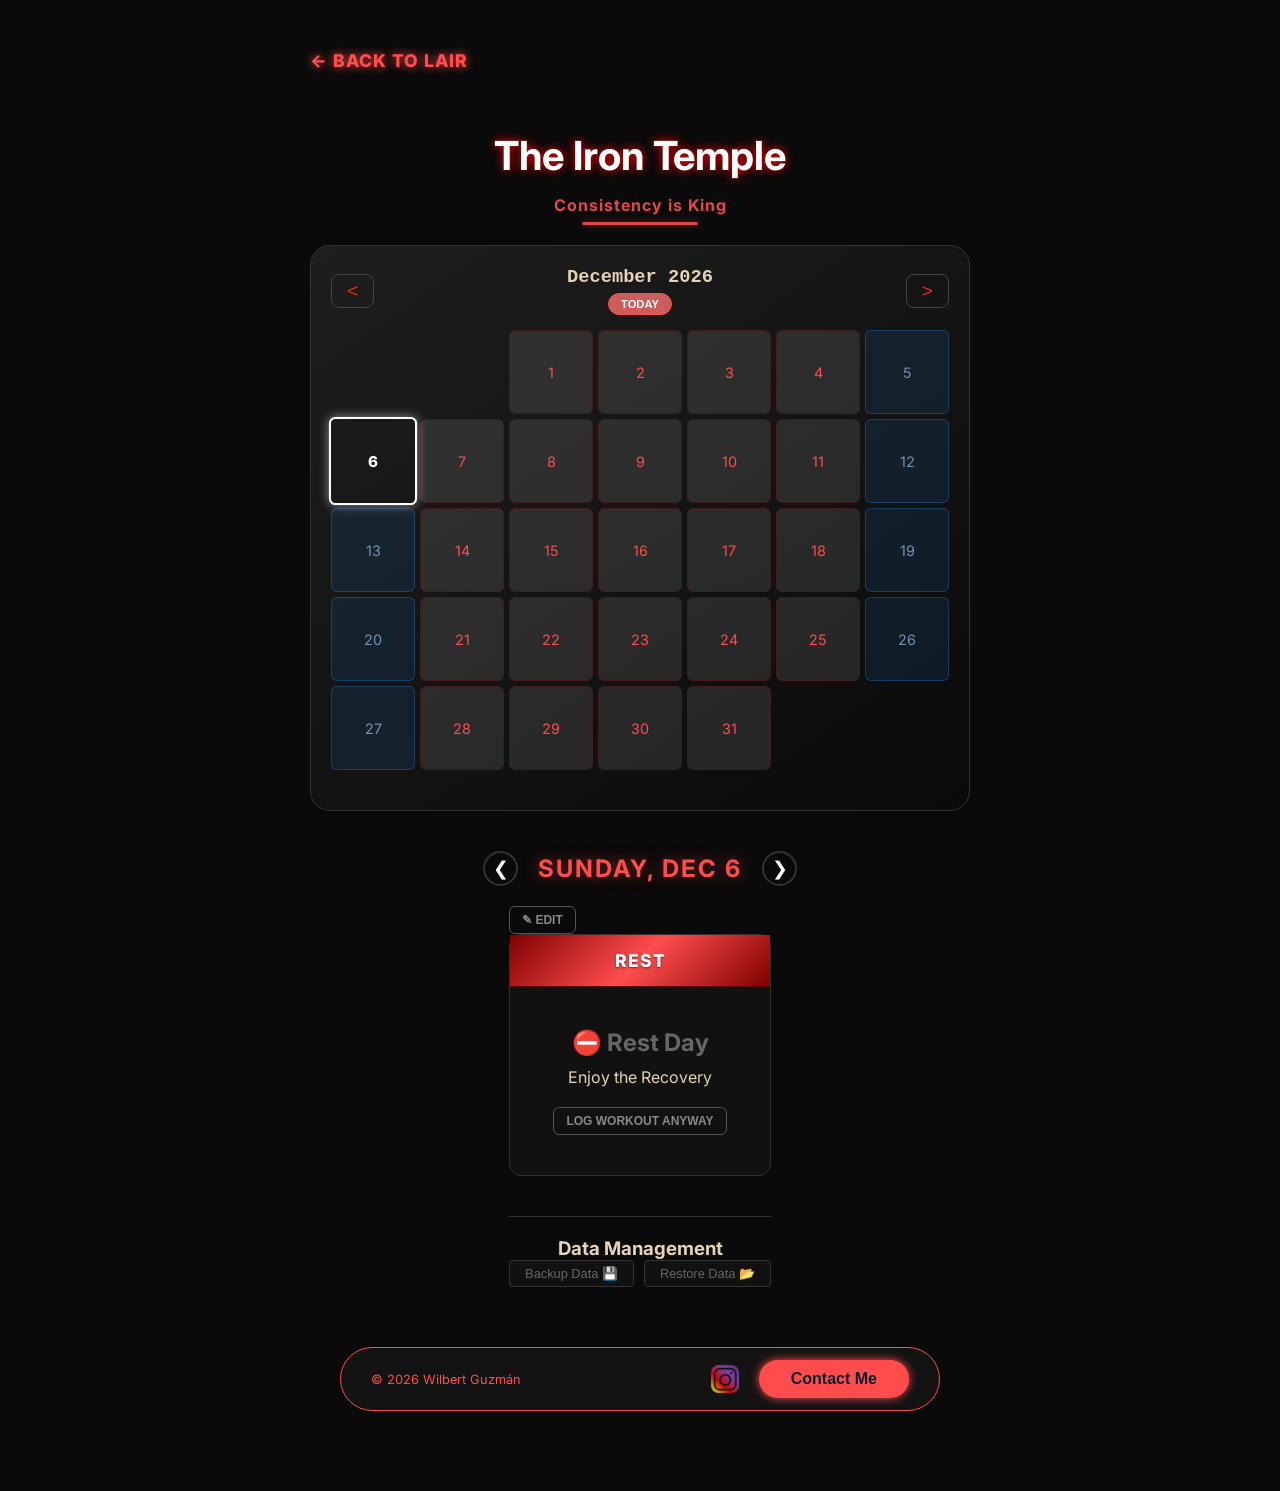
==== fitness.html @ 80a0b8e1 "contact me button color modification" ====
<!DOCTYPE html>
<html lang="en">
<head>
    <meta charset="UTF-8">
    <meta name="viewport" content="width=device-width, initial-scale=1.0">
    <title>The Iron Temple | Workout Log</title>
    <meta name="description" content="Explore Wilbert Guzmán's 5-day optimal split focused on hypertrophy, symmetry, and disciplined strength training."> 

    <link rel="icon" type="image/svg+xml" href="images/favicons/logo.svg"> 
    <link rel="icon" href="images/favicons/logo-16.png" sizes="16x16">
    <link rel="icon" href="images/favicons/logo-32.png" sizes="32x32">
    <link rel="apple-touch-icon" href="images/favicons/logo-180.png">

    <link rel="preconnect" href="https://fonts.googleapis.com">
    <link rel="preconnect" href="https://fonts.gstatic.com" crossorigin>
    <link href="https://fonts.googleapis.com/css2?family=Inter:wght@400;600;800&display=swap" rel="stylesheet">

    <link rel="stylesheet" href="style.css">
    <script src="script.js" defer></script>
</head>

<body class="fitness-mode">
    <main>
        <div class="back-nav">
            <a href="index.html" class="back-btn">← Back to Lair</a>
        </div>

        <div class="hero">
            <h1 class="hero-title sub">The Iron Temple</h1>
            <p class="hero-subtitle">Consistency is King</p>
        </div>

        <div class="dashboard-header">
            <div class="cal-controls">
                <button class="cal-btn" onclick="window.changeMonth(-1)">&lt;</button>
                <div class="cal-title-container">
                    <h3 id="cal-month-title">Loading...</h3>
                    <button class="today-btn" onclick="window.goToToday()">Today</button>
                </div>
                <button class="cal-btn" onclick="window.changeMonth(1)">&gt;</button>
            </div>
            <div class="class-grid" id="main-calendar"></div>
        </div>

        <div class="active-view-controls">
            <button class="view-nav-btn" onclick="window.changeSelectedDay(-1)">&#10094;</button>
            <h2 id="selected-date-display" class="view-date-title">Today</h2>
            <button class="view-nav-btn" onclick="window.changeSelectedDay(1)">&#10095;</button>
        </div>

        <div class="workout-container" id="main-container">
            <div class="top-action-bar">
                <button id="edit-routine-btn" class="action-mode-btn edit" onclick="window.toggleEditMode()">✎ Edit</button>
                <button id="top-save-btn" class="action-mode-btn save" onclick="window.saveCurrentEntry()">💾 Save</button>
            </div>

            <div class="workout-card" id="active-card">
                <div class="day-header-badge" id="active-day-header">Loading...</div>

                <table id="active-table">
                    <tbody id="active-tbody"></tbody>
                </table>

                <div id="rest-message" class="rest-view">
                    <h2 class="rest-title">⛔️ Rest Day</h2>
                    <p class="rest-sub">Enjoy the Recovery</p>
                    <button class="action-mode-btn force-load-btn" onclick="window.forceWorkoutLoad()">Log Workout Anyway</button>
                </div>

                <button id="add-btn" class="add-row-btn" onclick="window.addCurrentExercise()">+ Add Exercise</button>
                <button id="save-btn" class="action-mode-btn save" onclick="window.saveCurrentEntry()">Save Entry</button>
            </div> 
            
            <div class="data-controls">
                <h3 class="data-title">Data Management</h3>
                <div class="data-buttons">
                    <button class="data-btn export" onclick="window.exportData()">Backup Data 💾</button>
                    <button class="data-btn import" onclick="window.triggerImport()">Restore Data 📂</button>
                    <input type="file" id="import-file" accept=".json" onchange="window.importData(this)">
                </div>
            </div>
        </div>
        
        <footer>
            <div class="footer-deck">
                <span>&copy; 2026 Wilbert Guzmán</span>
                <div class="social-group">
                    <a href="https://instagram.com/wil.styled" target="_blank" rel="noopener noreferrer">
                        <img src="images/instagram-logo.png" alt="Instagram" class="insta-icon">
                    </a>
                    <button class="contact-trigger">Contact Me</button>
                </div>
            </div>
        </footer>
    </main>

    <div class="modal-overlay">
        <div class="modal-content">
            <button class="close-modal">&times;</button>
            <h3>Get in Touch</h3>
            <div class="contact-options">
                <a href="mailto:wil.styled@gmail.com" class="contact-btn"><span>📧</span>Email</a>
                <a href="tel:7148032941" class="contact-btn"><span>📞</span>Call</a>
                <a href="sms:7148032941" class="contact-btn"><span>💬</span>Text</a>
            </div>
        </div>
    </div>
</body>
</html>
---- style.css ----
/* ==========================================================================
   1. GLOBAL / SHARED STYLES
   ========================================================================== */
:root {
    --accent-color: #ff8c42;
}

* {
    margin: 0;
    padding: 0;
    box-sizing: border-box;
}

html {
    background-color: #0b1c2c;
    min-height: 100%;
}

body {
    background-color: #0b1c2c;
    color: #e6d2b5;
    font-family: 'Inter', sans-serif;
    display: flex;
    flex-direction: column;
    min-height: 100vh;
    overflow-x: hidden;
}

code,
.crawler,
.fun-list li::before,
.mini-input,
#cal-month-title {
    font-family: "Courier New", monospace;
}

h1,
h2,
p,
li {
    margin: 0;
}

main {
    width: 100%;
    max-width: 700px;
    margin: 0 auto;
    padding: 40px 20px;
    text-align: center;
    display: flex;
    flex-direction: column;
    align-items: center;
}

/* --- Hero Typography --- */
.hero {
    text-align: center;
    padding: 20px 20px;
    width: 100%;
}

.hero-title {
    margin-top: 10px;
    font-size: 3rem;
    font-weight: bold;
    color: #fff;
    margin-bottom: 10px;
}

.hero-title.sub {
    font-size: 2.5rem;
}

.hero-subtitle {
    font-size: 16px;
    margin-top: 5px;
    font-weight: bold;
    letter-spacing: 1px;
    color: #ff8c42;
    opacity: 0.9;
}

/* --- Navigation --- */
.back-nav {
    width: 100%;
    text-align: left;
    margin-bottom: 20px;
}

.back-btn {
    display: inline-flex;
    align-items: center;
    gap: 8px;
    font-size: 1.1rem;
    font-weight: 800;
    text-transform: uppercase;
    text-decoration: none;
    letter-spacing: 1px;
    background: transparent;
    border: none;
    padding: 10px 0;
    transition: all 0.3s cubic-bezier(0.25, 0.46, 0.45, 0.94);
    color: var(--accent-color, #e6d2b5);
    text-shadow: 0 0 10px currentColor;
}

.back-btn:hover {
    letter-spacing: 4px;
    text-shadow: 0 0 10px currentColor, 0 0 20px currentColor, 0 0 40px #fff;
    transform: translateX(5px);
}

@keyframes pointLeft {
    0% {
        transform: translateX(0);
    }
    50% {
        transform: translateX(-6px);
    }
    100% {
        transform: translateX(0);
    }
}

.back-btn:hover::before {
    animation: pointLeft 0.8s infinite ease-in-out;
    color: #fff;
    text-shadow: 0 0 10px #fff;
}

/* --- Footer & Contact Modal --- */
footer {
    margin-top: 60px;
    width: 100%;
    display: flex;
    justify-content: center;
    padding-bottom: 40px;
}

.footer-deck {
    display: flex;
    align-items: center;
    justify-content: space-between;
    gap: 20px;
    background: var(--modal-bg, #112638);
    border: 1px solid var(--accent-color, #2c4a63);
    padding: 12px 30px;
    border-radius: 50px;
    width: 100%;
    max-width: 600px;
    flex-wrap: wrap;
    backdrop-filter: blur(5px);
}

.footer-deck span {
    font-size: 0.8rem;
    color: var(--accent-color, #e6d2b5);
}

.social-group {
    display: flex;
    align-items: center;
    gap: 20px;
}

.insta-icon {
    height: 28px;
    width: auto;
    display: block;
    opacity: 0.8;
    transition: opacity 0.2s;
}

.insta-icon:hover {
    opacity: 1;
}

.contact-trigger {
    padding: 10px 32px;
    color: #0b1c2c;
    background: var(--accent-color, #ff8c42);
    border: none;
    font-size: 1rem;
    font-weight: bold;
    border-radius: 20px;
    transition: 0.3s;
    cursor: pointer;
    box-shadow: 0 0 10px var(--accent-color);
    white-space: nowrap;
}

.contact-trigger:hover {
    background: #fff !important;
    color: #000 !important;
    transform: translateY(-3px) !important;
    box-shadow: 0 8px 25px var(--accent-color) !important;
    border-color: #ffffff !important;
    opacity: 1 !important;
}

.modal-overlay {
    display: none;
    position: fixed;
    top: 0;
    left: 0;
    width: 100%;
    height: 100%;
    background: rgba(0, 0, 0, 0.3);
    z-index: 10001;
    align-items: center;
    justify-content: center;
    backdrop-filter: blur(12px);
    opacity: 0;
    transition: opacity 0.4s ease;
}

.modal-overlay.active {
    display: flex;
    opacity: 1;
}

.modal-content {
    background: var(--modal-bg, rgba(17, 38, 56, 0.8));
    padding: 35px;
    border-radius: 28px;
    width: 90%;
    max-width: 380px;
    text-align: center;
    border: 1px solid var(--accent-color, rgba(255, 140, 66, 0.3));
    box-shadow: 0 25px 50px rgba(0, 0, 0, 0.3);
    transform: translateY(30px) scale(0.9);
    transition: transform 0.5s cubic-bezier(0.175, 0.885, 0.32, 1.275);
}

.modal-overlay.active .modal-content {
    transform: translateY(0) scale(1);
}

.modal-content h3 {
    margin-bottom: 25px;
    color: var(--accent-color, #ff8c42);
    font-size: 1.4rem;
    letter-spacing: 1px;
}

.contact-options {
    display: flex;
    flex-direction: column;
    gap: 15px;
}

.contact-btn {
    display: flex;
    align-items: center;
    justify-content: space-between;
    padding: 16px 20px;
    margin-bottom: 12px;
    border-radius: 16px;
    background: rgba(255, 255, 255, 0.05);
    color: #fff;
    text-decoration: none;
    font-weight: 600;
    border: 1px solid rgba(255, 255, 255, 0.1);
    transition: all 0.3s cubic-bezier(0.23, 1, 0.32, 1);
}

.contact-btn:hover {
    background: #fff !important;
    color: #000 !important;
    transform: translateY(-3px) !important;
    box-shadow: 0 8px 25px var(--accent-color) !important;
    border-color: #fff !important;
    opacity: 1 !important;
}

.close-modal {
    position: absolute;
    top: 10px;
    right: 15px;
    background: none;
    border: none;
    font-size: 2rem;
    color: #e6d2b5;
    cursor: pointer;
}

@media (max-width: 600px) {
    .footer-deck {
        flex-wrap: nowrap !important;
        width: 95%;
        padding: 10px 15px;
        gap: 8px;
        justify-content: space-between;
        background: var(--modal-bg, #112638);
        border: 1px solid var(--accent-color, #2c4a63);
    }
    .footer-deck span {
        font-size: 0.7rem;
        white-space: nowrap;
    }
    .contact-trigger {
        padding: 8px 16px;
        font-size: 0.8rem;
        white-space: nowrap;
        transition: all 0.3s cubic-bezier(0.23, 1, 0.32, 1);
    }
}

/* ==========================================================================
   2. INDEX PAGE STYLES (HOME)
   ========================================================================== */

.intro-section {
    margin: 20px 0;
    text-align: center;
    color: #e6d2b5;
    line-height: 1.6;
}

.intro-emphasis {
    color: #7393B3;
}

.intro-sub {
    margin-top: 20px;
}

.learning-text {
    margin-top: 20px;
    font-size: 0.9rem;
}

.footer-pre {
    margin-top: 40px;
    margin-bottom: 20px;
    text-align: center;
}

.bug-msg {
    font-size: 0.8rem;
    margin-top: 5px;
    color: #5d7e99;
    opacity: 1;
    font-weight: bold;
}

.fun-list {
    background-color: #112638;
    padding: 25px;
    border-radius: 15px;
    border: 1px solid #2c4a63;
    margin: 30px auto;
    width: 100%;
    max-width: 500px;
    text-align: left;
    list-style: none;
    counter-reset: wilbertCounter;
    box-shadow: 0 4px 12px rgba(0, 0, 0, 0.2);
}

.fun-list li {
    counter-increment: wilbertCounter;
    margin-bottom: 14px;
    padding-left: 40px;
    position: relative;
    color: #e6d2b5;
    font-weight: 500;
}

.fun-list li::before {
    content: counter(wilbertCounter) ".";
    position: absolute;
    left: 10px;
    top: 0;
    font-weight: bold;
    font-size: 18px;
    color: #ff8c42;
}

.work-hub {
    width: 100%;
    margin-top: 40px;
    margin-bottom: 40px;
    text-align: center;
}

.hub-title {
    font-size: 1.5rem;
    color: #fff;
    margin-bottom: 20px;
    text-transform: uppercase;
    letter-spacing: 2px;
}

.hub-grid {
    display: grid;
    grid-template-columns: repeat(auto-fit, minmax(140px, 1fr));
    gap: 15px;
    width: 100%;
}

.hub-card {
    background: #112638;
    border: 1px solid #2c4a63;
    border-radius: 10px;
    padding: 20px 10px;
    text-decoration: none;
    transition: all 0.3s ease;
    display: flex;
    flex-direction: column;
    align-items: center;
    justify-content: center;
}

.hub-card:hover {
    transform: translateY(-5px);
    background: #1a354d;
}

.hub-icon {
    font-size: 2rem;
    margin-bottom: 10px;
}

.hub-card h3 {
    font-size: 1rem;
    color: #fff;
    margin-bottom: 5px;
    font-weight: bold;
}

.hub-card p {
    font-size: 0.75rem;
    color: #e6d2b5;
    font-weight: normal;
}

/* Hub Card Accent Colors */
.hub-card:nth-child(1) {
    border-color: #1E90FF;
    box-shadow: 0 0 15px rgba(30, 144, 255, 0.5);
}

.hub-card:nth-child(1):hover {
    background: #001f3f;
    box-shadow: 0 0 25px rgba(30, 144, 255, 0.8);
    border-color: #fff;
}

.hub-card:nth-child(2) {
    border-color: #6E8DAB;
    box-shadow: 0 0 15px rgba(110, 141, 171, 0.6);
}

.hub-card:nth-child(2):hover {
    background: #1a252e;
    box-shadow: 0 0 30px rgba(110, 141, 171, 0.9);
    border-color: #a2c4e6;
}

.hub-card:nth-child(3) {
    border-color: #ff4d4d;
    box-shadow: 0 0 15px rgba(255, 77, 77, 0.6);
}

.hub-card:nth-child(3):hover {
    background: #2b1111;
    box-shadow: 0 0 30px rgba(255, 77, 77, 0.9);
    border-color: #ff9999;
}

.hub-card:nth-child(4) {
    border-color: #00ff41;
    box-shadow: 0 0 15px rgba(0, 255, 65, 0.5);
}

.hub-card:nth-child(4):hover {
    background: #112b1a;
    box-shadow: 0 0 30px rgba(0, 255, 65, 0.8);
    border-color: #80ff9e;
}

.clap-section {
    margin-top: 30px;
    padding: 20px;
    border: 1px dashed #2c4a63;
    border-radius: 10px;
    text-align: center;
    width: 100%;
    max-width: 500px;
}

#clapBtn {
    background: linear-gradient(135deg, #ff8c42, #ffb74d);
    color: #0b1c2c;
    border: none;
    padding: 10px 25px;
    font-size: 24px;
    font-weight: bold;
    cursor: pointer;
    border-radius: 5px;
    transition: transform 0.1s ease;
    margin-top: 15px;
}

#clapBtn:active {
    transform: scale(0.9);
}

#clapFeedback {
    margin-top: 10px;
    font-size: 14px;
    font-weight: bold;
    color: #ff8c42;
}

.secret-wrapper {
    margin: 30px 0;
    width: 100%;
    display: flex;
    justify-content: center;
}

#secretInput {
    width: 100%;
    max-width: 250px;
    padding: 12px;
    background-color: #112638;
    color: #e6d2b5;
    text-align: center;
    border-radius: 5px;
    border: 1px solid #2c4a63;
    transition: all 0.3s;
}

#secretInput:focus {
    outline: none;
    border-color: #ff8c42;
    box-shadow: 0 0 15px #ff8c42;
    transform: scale(1.02);
}

#bug-container {
    position: fixed;
    top: 0;
    left: 0;
    width: 100vw;
    height: 100vh;
    pointer-events: none;
    z-index: 9999;
    overflow: hidden;
}

.crawler {
    position: absolute;
    font-size: 2rem;
    pointer-events: auto;
    filter: drop-shadow(0 0 5px #00ff41);
    display: flex;
    justify-content: center;
    align-items: center;
    width: 60px;
    height: 60px;
}

/* LAKERS MODE */
body.lakers-mode {
    --accent-color: #FDB927;
    --modal-bg: rgba(85, 37, 131, 0.9);
    background-color: #552583;
}

body.lakers-mode .fun-list {
    background-color: #552583;
    border-color: #FDB927;
}

body.lakers-mode .fun-list li,
body.lakers-mode .fun-list li::before {
    color: #FDB927;
}

body.lakers-mode .intro-section,
body.lakers-mode .hero-subtitle,
body.lakers-mode .hero-title,
body.lakers-mode .bug-msg {
    color: #FDB927;
}

body.lakers-mode .clap-section {
    background-color: #552583;
    border: 2px dashed #FDB927;
}

body.lakers-mode #clapFeedback {
    color: #FDB927;
}

body.lakers-mode #clapBtn {
    background: linear-gradient(135deg, #FDB927, #E6C56F);
    color: #552583;
    border: none;
    position: relative;
    overflow: hidden;
    isolation: isolate;
    transform: translateZ(0);
    box-shadow: 0 0 12px rgba(253, 185, 39, 0.6);
    z-index: 1;
}

@keyframes shine {
    0% {
        left: -75%;
    }
    20% {
        left: 125%;
    }
    100% {
        left: 125%;
    }
}

body.lakers-mode #clapBtn::after {
    content: '';
    position: absolute;
    top: 0;
    left: -150%;
    width: 80%;
    height: 100%;
    background: linear-gradient(
        to right,
        rgba(255, 255, 255, 0) 0%,
        rgba(255, 255, 255, 0.6) 50%,
        rgba(255, 255, 255, 0) 100%
    );
    transform: skewX(-25deg);
    animation: shine 3s infinite;
    pointer-events: none;
    z-index: -1;
}

body.lakers-mode #secretInput {
    background-color: #552583;
    border: 2px solid #FF512F;
    color: #FDB927;
}

body.lakers-mode .hub-card {
    background: #552583;
    border-color: #FDB927;
}

body.lakers-mode .hub-card h3,
body.lakers-mode .hub-card p {
    color: #FDB927;
}

body.lakers-mode .hub-card:hover {
    background: #FDB927;
}

body.lakers-mode .hub-card:hover h3,
body.lakers-mode .hub-card:hover p {
    color: #552583;
}

/* ==========================================================================
   3. DODGERS / ABOUT PAGE GLOBAL
   ========================================================================== */

body.dodgers-mode {
    --accent-color: #1E90FF;
    --modal-bg: rgba(0, 22, 43, 0.7);
    background: linear-gradient(180deg, #FF6F61 0%, #6A0572 15%, #00162B 45%);
    background-attachment: fixed;
}

body.dodgers-mode .hero-subtitle {
    color: #ef3e42;
    font-weight: bold;
    border-bottom: none;
    position: relative;
    padding-bottom: 10px;
    display: inline-block;
}

body.dodgers-mode .hero-subtitle::after {
    content: '';
    position: absolute;
    bottom: 0;
    left: 50%;
    transform: translateX(-50%);
    width: 60px;
    height: 3px;
    background-color: #ef3e42;
    box-shadow: 0 0 10px rgba(239, 62, 66, 0.5);
}

.music-player {
    position: relative;
    text-align: center;
}

.img-container {
    width: 150px;
    height: 150px;
    margin: 0 auto 15px auto;
    border-radius: 10px;
    overflow: hidden;
    box-shadow: 0 10px 30px rgba(0, 0, 0, 0.5);
    position: relative;
    background: #000;
}

.img-container img {
    width: 100%;
    height: 100%;
    object-fit: cover;
    opacity: 0.9;
    transition: opacity 0.4s ease;
}

.music-player.play .img-container {
    box-shadow: 0 0 30px rgba(0, 230, 118, 0.4);
}

.music-player.play .img-container img {
    opacity: 1;
}

.song-info h3 {
    margin: 0 0 5px 0;
    color: #fff;
    font-size: 1.2rem;
}

.song-info p {
    margin: 0 0 20px 0;
    color: #7393B3;
    font-size: 0.9rem;
    opacity: 0.7;
}

.progress-container {
    background: #16161D;
    border-radius: 5px;
    margin: 15px 0 0 0;
    height: 6px;
    width: 100%;
}

.progress {
    background-color: #7393B3;
    border-radius: 5px;
    height: 100%;
    width: 0%;
    transition: width 0.1s linear;
}

.pulsing-bar {
    background-color: #00e676 !important;
    box-shadow: 0 0 10px #00e676;
    animation: pulseGreen 2s infinite ease-in-out;
    width: 100% !important;
}

@keyframes pulseGreen {
    0% {
        opacity: 0.6;
    }
    50% {
        opacity: 1;
    }
    100% {
        opacity: 0.6;
    }
}

/* ==========================================================================
   4. FITNESS PAGE STYLES
   ========================================================================== */

body.fitness-mode {
    --accent-color: #ff4d4d;
    --modal-bg: rgba(20, 20, 20, 0.9);
    background-color: #0a0a0a;
}

body.fitness-mode .hero-title {
    color: #fff;
    text-shadow: 0 0 10px #ff0000;
}

body.fitness-mode .hero-subtitle {
    color: #ff4d4d;
    display: inline-block;
    padding-bottom: 10px;
    position: relative;
    border-bottom: none;
}

body.fitness-mode .hero-subtitle::after {
    content: '';
    position: absolute;
    bottom: 0;
    left: 50%;
    transform: translateX(-50%);
    width: 115px;
    height: 3px;
    background-color: #ff4d4d;
    box-shadow: 0 0 10px rgba(255, 77, 77, 0.5);
}

.dashboard-header {
    background: linear-gradient(145deg, #1e1e1e, #0a0a0a);
    padding: 20px;
    border-radius: 20px;
    border: 1px solid #333;
    margin-bottom: 30px;
    width: 100%;
}

.cal-controls {
    display: flex;
    justify-content: space-between;
    align-items: center;
    margin-bottom: 15px;
}

.cal-title-container {
    text-align: center;
}

.cal-btn {
    background: transparent;
    border: 1px solid #444;
    color: #f12711;
    padding: 5px 15px;
    border-radius: 8px;
    cursor: pointer;
    font-size: 1.2rem;
    transition: 0.2s;
}

.cal-btn:hover {
    border-color: #f12711;
    color: white;
    background: rgba(241, 39, 17, 0.2);
}

.today-btn {
    margin-top: 5px;
    background: #CD5C5C;
    color: white;
    border: 1px solid #ff4d4d;
    padding: 4px 12px;
    border-radius: 20px;
    font-size: 0.7rem;
    font-weight: bold;
    cursor: pointer;
    text-transform: uppercase;
}

.today-btn:hover {
    background: #f12711;
    color: #000;
}

.class-grid {
    display: grid;
    grid-template-columns: repeat(7, 1fr);
    gap: 5px;
    margin-top: 15px;
    margin-bottom: 20px;
}

.cal-cell {
    aspect-ratio: 1/1;
    display: flex;
    align-items: center;
    justify-content: center;
    border: 1px solid #222;
    border-radius: 6px;
    cursor: pointer;
    font-size: 0.9rem;
    transition: 0.2s;
}

.cal-cell:hover {
    background: rgba(255, 255, 255, 0.3);
    border-color: #f12711;
    color: #fff;
}

.cal-cell.has-log {
    background: rgba(0, 230, 118, 0.2);
    border-color: #00e676;
    border: 1px solid rgba(255, 255, 255, 0.1);
    color: rgba(255, 255, 255, 0.3);
}

.cal-cell.no-log {
    background: rgba(255, 277, 277, 0.1);
    border: 1px solid #441a1a;
    color: #ff4d4d;
}

.cal-cell.active-day {
    background: transparent !important;
    border: 2px solid #fff !important;
    box-shadow: 0 0 10px rgba(255, 255, 255, 0.5);
    color: #fff !important;
    font-weight: 800;
    transform: scale(1.05);
    z-index: 2;
}

.cal-cell.rest-day {
    background: rgba(30, 144, 255, 0.1);
    border: 1px solid rgba(30, 144, 255, 0.3);
    color: #7393B3;
}

.cal-cell.rest-day:hover {
    background: rgba(30, 144, 255, 0.2);
}

.ex-header-row td {
    position: sticky;
    top: -1px;
    z-index: 100;
    background: linear-gradient(90deg, #1a0505 0%, #0a0a0a 100%) !important;
    border-bottom: 2px solid #ff4d4d;
    box-shadow: 0 8px 15px rgba(0, 0, 0, 0.7);
    padding: 15px 10px;
}

.ex-title {
    font-weight: 800;
    color: #fff;
    text-transform: uppercase;
    letter-spacing: 1.5px;
    text-shadow: 0 0 10px rgba(255, 77, 77, 0.5);
    font-size: 1.1rem;
}

.column-labels td {
    font-size: 0.65rem;
    color: #666;
    font-weight: bold;
    letter-spacing: 2px;
    padding: 5px 10px !important;
    border-bottom: 1px solid #222;
}

.add-set-btn {
    background: transparent;
    border: 1px dashed #444;
    color: #666;
    width: 100%;
    padding: 10px;
    cursor: pointer;
    margin: 10px 0 20px;
    transition: 0.3s;
}

.add-set-btn:hover {
    border-color: #ff4d4d;
    color: #ff4d4d;
}

.delete-set-btn {
    background: transparent;
    border: none;
    color: #ff4d4d;
    cursor: pointer;
    font-size: 0.9rem;
    padding: 0;
    margin-left: 5px;
    opacity: 0.6;
    transition: all 0.2s;
}

.delete-set-btn:hover {
    opacity: 1;
    transform: scale(1.2);
    color: #fff;
}

.active-view-controls {
    display: flex;
    flex-direction: row;
    align-items: center;
    justify-content: center;
    gap: 20px;
    width: 100%;
    margin-bottom: 20px;
    margin-top: 10px;
}

.view-date-title {
    color: #ff4d4d;
    font-size: 1.5rem;
    margin: 0;
    text-transform: uppercase;
    letter-spacing: 2px;
    text-shadow: 0 0 15px rgba(255, 77, 77, 0.5);
}

.view-nav-btn {
    background: transparent;
    border: 2px solid #333;
    color: #fff;
    font-size: 1.2rem;
    width: 35px;
    height: 35px;
    border-radius: 50%;
    cursor: pointer;
    display: flex;
    align-items: center;
    justify-content: center;
    transition: all 0.2s ease;
}

.view-nav-btn:hover {
    border-color: #ff4d4d;
    color: #ff4d4d;
    box-shadow: 0 0 15px rgba(255, 77, 77, 0.5);
    transform: scale(1.1);
}

.workout-card {
    background: #111;
    border: 1px solid #333;
    border-radius: 12px;
    padding: 0;
    width: 100%;
    overflow: visible;
    display: block;
}

.day-header-badge {
    background: linear-gradient(135deg, #800000 0%, #ff4d4d 50%, #800000 100%);
    color: #fff;
    text-shadow: 0 1px 2px rgba(0, 0, 0, 0.5);
    font-size: 1.1rem;
    font-weight: 800;
    padding: 15px;
    text-align: center;
    width: 100%;
    border-bottom: 2px solid #500000;
    text-transform: uppercase;
    letter-spacing: 1px;
}

#active-table {
    border-collapse: separate;
    border-spacing: 0;
    width: 100%;
    table-layout: fixed;
}

#active-table th {
    padding: 10px 5px;
    font-size: 0.75rem;
    color: #888;
    border-bottom: 1px solid #333;
    text-transform: uppercase;
}

#active-table th:nth-child(1),
#active-table td:nth-child(1) {
    width: 55px;
    text-align: left;
    padding-left: 15px;
}

#active-table th:nth-child(2),
#active-table td:nth-child(2) {
    width: 65px;
    text-align: center;
}

#active-table tr.set-row td:nth-child(3) {
    width: auto;
    text-align: right;
    padding-right: 15px;
    display: flex;
    align-items: center;
    justify-content: flex-end;
    gap: 8px;
}

#active-table tr.column-labels td:nth-child(3) {
    text-align: right;
    padding-right: 75px !important;
    display: table-cell;
}

#active-table td {
    padding: 12px 0;
    border-bottom: 1px solid #1a1a1a;
    vertical-align: middle;
    color: #FFD700;
    font-weight: bold;
    font-size: 0.95rem;
}

.weight-input-container {
    display: inline-flex;
    align-items: center;
    background: rgba(17, 17, 17, 0.8);
    border: 1px solid #444;
    border-radius: 4px;
    padding: 2px 8px;
    gap: 2px;
    font-family: monospace;
    font-size: 0.85rem;
    color: #888;
}

.weight-input-container .mini-input {
    border: none !important;
    width: 4ch;
    padding: 0;
    margin: 0;
}

.weight-input-container span {
    opacity: 0.5;
    color: #666;
    font-weight: normal;
}

.row-pr-label {
    color: #00e676;
    font-size: 0.7rem;
    font-weight: 800;
    white-space: nowrap;
    margin-left: 5px;
    text-shadow: 0 0 5px rgba(0, 230, 118, 0.4);
}

input[type="number"]::-webkit-outer-spin-button,
input[type="number"]::-webkit-inner-spin-button {
    -webkit-appearance: none;
    margin: 0;
}

input[type="number"] {
    -moz-appearance: textfield;
    appearance: textfield;
}

.mini-input {
    width: 4ch;
    min-width: 4ch;
    background-color: transparent;
    border: none;
    border-bottom: 1px solid #444;
    color: #FFD700;
    font-weight: bold;
    text-align: center;
    font-size: 0.95rem;
    padding: 2px 0;
    transition: width 0.1s ease;
}

.mini-input:focus {
    border-bottom-color: #FFD700;
    outline: none;
}

.action-mode-btn {
    background: transparent;
    border: 1px solid;
    padding: 6px 12px;
    font-size: 0.75rem;
    font-weight: bold;
    border-radius: 6px;
    cursor: pointer;
    transition: all 0.2s ease;
    text-transform: uppercase;
    display: flex;
    align-items: center;
    gap: 5px;
    transition: all 0.3s cubic-bezier(0.23, 1, 0.32, 1);
}

.action-mode-btn.edit {
    border-color: #555;
    color: #888;
}

.action-mode-btn.edit.active {
    background: #333;
    color: #fff;
    border-color: #fff;
}

.action-mode-btn.save {
    border-color: #00e676;
    color: #00e676;
    text-shadow: 0 0 5px rgba(0, 230, 118, 0.4);
    box-shadow: 0 0 5px rgba(0, 230, 118, 0.2);
}

#save-btn.action-mode-btn.save:hover {
    background: #fff !important;
    color: #000 !important;
    transform: translateY(-3px) !important;
    box-shadow: 0 8px 25px var(--accent-color) !important;
    border-color: #fff !important;
    opacity: 1 !important;
}

#top-save-btn.action-mode-btn.save:hover {
    background: #fff !important;
    color: #000 !important;
    transform: translateY(-3px) !important;
    box-shadow: 0 8px 25px var(--accent-color) !important;
    border-color: #fff !important;
    opacity: 1 !important;
}

.add-row-btn {
    width: 90%;
    background: #1a1a1a;
    border: 1px dashed #4caf50;
    color: #4caf50;
    padding: 12px;
    margin: 20px auto;
    border-radius: 6px;
    cursor: pointer;
    display: none;
    font-weight: bold;
    transition: 0.2s;
}

.delete-btn {
    background: none;
    border: none;
    color: #ff4d4d;
    font-weight: bold;
    cursor: pointer;
    font-size: 1.1rem;
}

.rest-view {
    display: none;
    padding: 40px;
    text-align: center;
}

.rest-title {
    color: #666;
    margin-bottom: 10px;
    font-size: 1.5em;
    font-weight: bold;
}

.force-load-btn {
    margin-top: 20px;
    border-color: #555;
    color: #888;
    margin-left: auto;
    margin-right: auto;
}

.data-controls {
    margin-top: 40px;
    border-top: 1px solid #333;
    padding-top: 20px;
    width: 100%;
}

.data-buttons {
    display: flex;
    gap: 10px;
    justify-content: center;
}

.data-btn {
    background: #111;
    border: 1px solid #333;
    color: #666;
    padding: 5px 15px;
    cursor: pointer;
    border-radius: 4px;
    font-size: 0.8rem;
}

.data-btn:hover {
    border-color: #f12711;
    color: #fff;
}

#import-file {
    display: none;
}

/* ==========================================================================
   5. GARAGE PAGE STYLES
   ========================================================================== */

body.garage-mode {
    --accent-color: #6E8DAB;
    --modal-bg: rgba(15, 22, 29, 0.9);
    background-color: #16161D;
}

body.garage-mode .hero-title {
    color: #fff;
    text-shadow: 0 0 15px #6E8DAB;
}

body.garage-mode .hero-subtitle {
    color: #6E8DAB;
    border-bottom: none;
    display: inline-block;
    padding-bottom: 10px;
    position: relative;
    letter-spacing: 3px;
}

body.garage-mode .hero-subtitle::after {
    content: '';
    position: absolute;
    bottom: 0;
    left: 50%;
    transform: translateX(-50%);
    width: 65px;
    height: 3px;
    background-color: #6E8DAB;
    box-shadow: 0 0 10px rgba(110, 141, 171, 0.5);
}

body.garage-mode .back-btn {
    color: #6E8DAB;
    text-shadow: 0 0 15px rgba(110, 141, 171, 0.6);
}

body.garage-mode .footer-deck {
    background: #050505;
    border-color: #6E8DAB;
    box-shadow: 0 0 15px rgba(110, 141, 171, 0.2);
}

body.garage-mode .footer-deck span {
    color: #6E8DAB;
}

body.garage-mode .contact-trigger {
    background-color: #6E8DAB;
    color: #0a0f14;
    box-shadow: 0 0 10px rgba(110, 141, 171, 0.4);
}

body.garage-mode .modal-content {
    background-color: #0f161d;
    border-color: #6E8DAB;
}

body.garage-mode .modal-content h3 {
    color: #6E8DAB;
}

body.garage-mode .contact-btn {
    border-color: #6E8DAB;
    color: #6E8DAB;
    background: #0a0f14;
}

.garage-container {
    width: 100%;
    margin-bottom: 40px;
}

.garage-frame {
    width: 100%;
    max-width: 450px;
    aspect-ratio: 3/4;
    background: #000;
    border: 1px solid #6E8DAB;
    border-radius: 15px;
    padding: 10px;
    margin: 0 auto 30px auto;
    display: flex;
    align-items: center;
    justify-content: center;
    overflow: hidden;
    box-shadow: 0 0 30px rgba(110, 141, 171, 0.3);
}

.garage-hero-img {
    width: 100%;
    height: 100%;
    object-fit: cover;
    object-position: top;
    border-radius: 10px;
    transition: transform 0.5s ease;
}

.garage-frame:hover .garage-hero-img {
    transform: scale(1.03);
}

.specs-grid {
    display: grid;
    grid-template-columns: repeat(auto-fit, minmax(140px, 1fr));
    gap: 15px;
}

.spec-card {
    background: #0a0f14;
    border: 1px solid #334455;
    border-radius: 12px;
    padding: 20px;
    text-align: center;
    transition: all 0.3s ease;
    position: relative;
    overflow: hidden;
    box-shadow: 0 0 10px rgba(119, 141, 171, 0.2);
    display: flex;
    flex-direction: column;
    justify-content: center;
    align-items: center;
    gap: 8px;
    min-height: 160px;
}

.spec-card:hover {
    transform: translateY(-5px);
    border-color: #6E8DAB;
    box-shadow: 0 0 20px rgba(110, 141, 171, 0.6), 0 0 40px rgba(110, 141, 171, 0.2);
}

.spec-label {
    font-size: 0.75rem;
    color: #6E8DAB;
    letter-spacing: 3px;
    font-weight: bold;
    text-transform: uppercase;
    text-shadow: 0 0 5px rgba(110, 141, 171, 0.5);
}

.spec-value {
    font-size: 1.5rem;
    color: #fff;
    font-weight: 800;
    letter-spacing: 1px;
    margin: 4px 0;
    text-shadow: 0 0 15px rgba(110, 141, 171, 0.8);
    line-height: 1.2;
}

.spec-sub {
    font-size: 0.8rem;
    color: #bfd6e7;
    font-weight: 400;
    letter-spacing: 1px;
    opacity: 0.7;
    text-transform: capitalize;
}

.build-section {
    width: 100%;
    margin-top: 50px;
    text-align: left;
}

.section-header {
    font-size: 1.5rem;
    color: #fff;
    margin-bottom: 25px;
    border-bottom: 1px solid #6E8DAB;
    display: inline-block;
    padding-bottom: 5px;
    letter-spacing: 2px;
    text-transform: uppercase;
}

.wishlist-grid {
    display: grid;
    grid-template-columns: repeat(auto-fit, minmax(200px, 1fr));
    gap: 20px;
    width: 100%;
}

.wish-card {
    background: #0a0f14;
    border: 1px solid #334455;
    border-radius: 10px;
    overflow: hidden;
    transition: transform 0.3s ease;
}

.wish-card:hover {
    transform: translateY(-5px);
    border-color: #6E8DAB;
}

.wish-img-box {
    width: 100%;
    height: 120px;
    background: #0f161d;
    border-bottom: 1px solid #334455;
    display: flex;
    align-items: center;
    justify-content: center;
}

.pic-placeholder {
    color: #334455;
    font-weight: 800;
    font-size: 1.2rem;
    letter-spacing: 2px;
    border: 2px dashed #334455;
    padding: 10px 20px;
    border-radius: 5px;
}

.wish-info {
    padding: 15px;
}

.wish-info h3 {
    color: #fff;
    font-size: 1.1rem;
    margin-bottom: 5px;
}

.wish-brand {
    color: #6E8DAB;
    font-size: 0.8rem;
    font-weight: bold;
    margin-bottom: 15px;
    text-transform: uppercase;
}

.wish-specs {
    list-style: none;
    padding: 0;
    margin-bottom: 20px;
}

.wish-specs li {
    color: #8CAAB9;
    font-size: 0.8rem;
    margin-bottom: 5px;
    display: flex;
    align-items: center;
    gap: 8px;
}

.wish-specs li::before {
    content: "•";
    color: #6E8DAB;
}

.wish-footer {
    display: flex;
    justify-content: space-between;
    align-items: center;
    border-top: 1px solid #1a2530;
    padding-top: 15px;
}

.status-pill {
    font-size: 0.7rem;
    font-weight: bold;
    padding: 4px 10px;
    border-radius: 4px;
    text-transform: uppercase;
}

.status-pill.pending {
    background: rgba(230, 197, 111, 0.2);
    color: #E6C56F;
    border: 1px solid #E6C56F;
}

.status-pill.planned {
    background: rgba(110, 141, 171, 0.2);
    color: #6E8DAB;
    border: 1px solid #6E8DAB;
}

.status-pill.dreaming {
    background: rgba(255, 255, 255, 0.1);
    color: #aaa;
    border: 1px solid #555;
}

.link-btn {
    background: transparent;
    color: #fff;
    border: none;
    font-size: 0.8rem;
    font-weight: bold;
    cursor: pointer;
    text-decoration: underline;
    text-decoration-color: #6E8DAB;
}

.link-btn:hover {
    color: #6E8DAB;
}

.donation-container {
    width: 100%;
    margin-top: 60px;
    padding: 30px;
    background: linear-gradient(145deg, #0f161d, #05080a);
    border: 1px solid #6E8DAB;
    border-radius: 15px;
}

.donation-container h2 {
    color: #fff;
    font-size: 1.5rem;
    margin-bottom: 10px;
}

.donation-container p {
    color: #8CAAB9;
    margin-bottom: 20px;
    font-size: 0.9rem;
}

.donation-buttons {
    display: flex;
    gap: 15px;
    justify-content: center;
    flex-wrap: wrap;
}

.donate-btn {
    display: flex;
    align-items: center;
    gap: 10px;
    padding: 10px 25px;
    border-radius: 50px;
    text-decoration: none;
    font-weight: bold;
    font-size: 0.9rem;
    transition: transform 0.2s;
}

.donate-btn:hover {
    transform: scale(1.05);
}

.donate-btn.paypal {
    background: #003087;
    color: white;
    border: 1px solid #009cde;
}

.donate-btn.venmo {
    background: #3d95ce;
    color: white;
    border: 1px solid #fff;
}

/* ==========================================================================
   6. ABOUT PAGE: SCATTERED BENTO GRID
   ========================================================================== */

.bento-grid {
    display: grid;
    grid-template-columns: repeat(2, 1fr);
    grid-auto-rows: min-content;
    gap: 20px;
    width: 100%;
    margin-top: 30px;
}

@media (max-width: 650px) {
    .bento-grid {
        grid-template-columns: 1fr;
    }
}

.bento-item {
    background: linear-gradient(145deg, #112638, #0b1c2c);
    border: 1px solid #2c4a63;
    border-radius: 20px;
    padding: 25px;
    box-shadow: 0 10px 30px rgba(0, 0, 0, 0.2);
    display: flex;
    flex-direction: column;
    justify-content: center;
    position: relative;
}

/* stretches bottom items to match row heights */
.bio-card,
.music-card {
    flex: 1;
}

.bento-title {
    font-size: 0.85rem;
    color: #ff8c42;
    text-transform: uppercase;
    letter-spacing: 2px;
    margin-bottom: 15px;
    text-align: left;
}

.bio-card h2 {
    color: #fff;
    margin-bottom: 10px;
    font-size: 1.8rem;
    text-align: left;
}

.bio-card .bio-text {
    font-size: 0.95rem;
    color: #8CAAB9;
    line-height: 1.7;
    text-align: left;
}

.passion-tags {
    display: flex;
    flex-wrap: wrap;
    gap: 10px;
    justify-content: center;
}

.p-tag {
    display: inline-flex;
    align-items: center;
    justify-content: center;
    background: #0b1c2c;
    border: 1px solid #ff8c42;
    color: #e6d2b5;
    padding: 8px 14px;
    border-radius: 30px;
    font-size: 0.8rem;
    font-weight: bold;
    flex: 1 1 auto;
    min-width: fit-content;
}

.sprite-icon {
    width: 22px;
    height: auto;
    image-rendering: pixelated;
    vertical-align: middle;
    margin-right: 8px;
}

.tilt-card {
    grid-column: 1;
    grid-row: 1;
    padding: 0;
    aspect-ratio: 1 / 1;
    transform-style: preserve-3d;
    perspective: 1000px;
    cursor: crosshair;
}

.passions-card {
    grid-column: 2;
    grid-row: 1;
}

.bio-card {
    grid-column: 1 / span 2;
    padding: 35px;
}

.music-card {
    grid-column: 1 / span 2;
    max-width: 500px;
    margin: 0 auto;
    width: 100%;
}

.bento-img {
    width: 100%;
    height: 100%;
    object-fit: cover;
    border-radius: 20px;
    display: block;
    position: relative;
    z-index: 2;
}

.glare {
    position: absolute;
    top: 0;
    left: 0;
    width: 100%;
    height: 100%;
    opacity: 0;
    pointer-events: none;
    z-index: 3;
}

.music-card .music-player {
    display: flex;
    flex-direction: column;
    align-items: center;
    gap: 15px;
}

.music-card .img-container {
    width: 140px;
    height: 140px;
    border-radius: 12px;
    box-shadow: 0 8px 25px rgba(0, 0, 0, 0.6);
}

.music-card .song-info h3 {
    font-size: 1.15rem;
    color: #fff;
    margin-bottom: 4px;
}

.music-card .song-info p {
    font-size: 0.9rem;
    color: #7393B3;
}

.music-card .progress-container {
    width: 100%;
}

.reveal {
    opacity: 0;
    transform: translateY(30px);
    transition: all 0.8s cubic-bezier(0.25, 0.46, 0.45, 0.94);
}

.reveal.active {
    opacity: 1;
    transform: translateY(0);
}

/* ==========================================================================
   MOBILE TABLE FIX
   ========================================================================== */
@media (max-width: 500px) {
    /* 1. Set Column */
    #active-table th:nth-child(1),
    #active-table td:nth-child(1) {
        width: 40px; 
        padding-left: 5px;
        padding-right: 5px;
    }

    /* 2. Reps Column */
    #active-table th:nth-child(2),
    #active-table td:nth-child(2) {
        width: 50px;
        text-align: left;
        padding-left: 0;
        padding-right: 5px;
    }

    /* 3. Force Weight & Trash Can onto one strict line */
    #active-table tr.set-row td:nth-child(3) {
        padding-right: 5px;
        display: flex;
        flex-direction: row !important; /* Forces strict horizontal alignment */
        flex-wrap: nowrap !important;   /* Absolutely no wrapping */
        align-items: center;            /* Centers them vertically */
        justify-content: flex-end;
        gap: 5px;                       /* Small space between weight and can */
        white-space: nowrap;
    }
    
    .weight-input-container {
        padding: 2px 4px;
        flex-shrink: 1;                 /* Allows box to shrink before breaking layout */
    }

    .delete-set-btn {
        margin-left: 0; 
        flex-shrink: 0;                 /* Prevents the trash can from changing shape */
    }
}
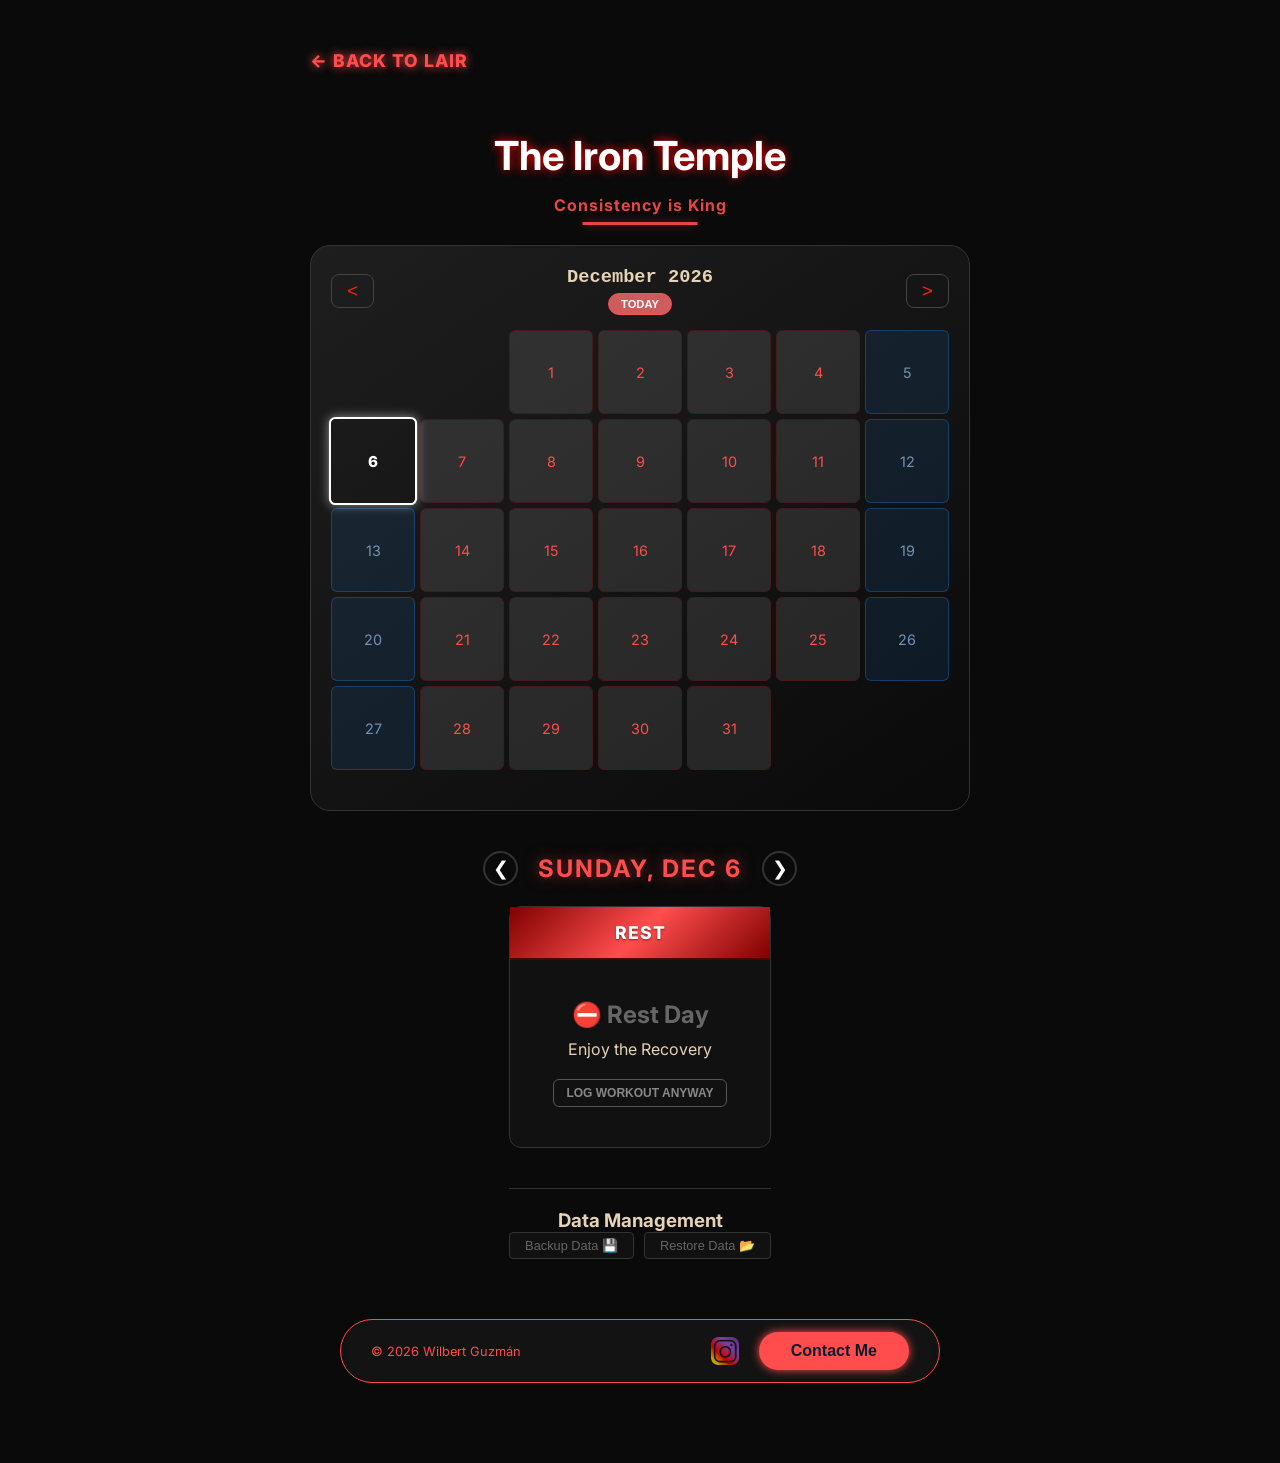
==== commit 5f4a8f1f: "fitness logic changes" ====
--- a/fitness.html
+++ b/fitness.html
@@ -47,13 +47,8 @@
             <h2 id="selected-date-display" class="view-date-title">Today</h2>
             <button class="view-nav-btn" onclick="window.changeSelectedDay(1)">&#10095;</button>
         </div>
-
+        
         <div class="workout-container" id="main-container">
-            <div class="top-action-bar">
-                <button id="edit-routine-btn" class="action-mode-btn edit" onclick="window.toggleEditMode()">✎ Edit</button>
-                <button id="top-save-btn" class="action-mode-btn save" onclick="window.saveCurrentEntry()">💾 Save</button>
-            </div>
-
             <div class="workout-card" id="active-card">
                 <div class="day-header-badge" id="active-day-header">Loading...</div>
 
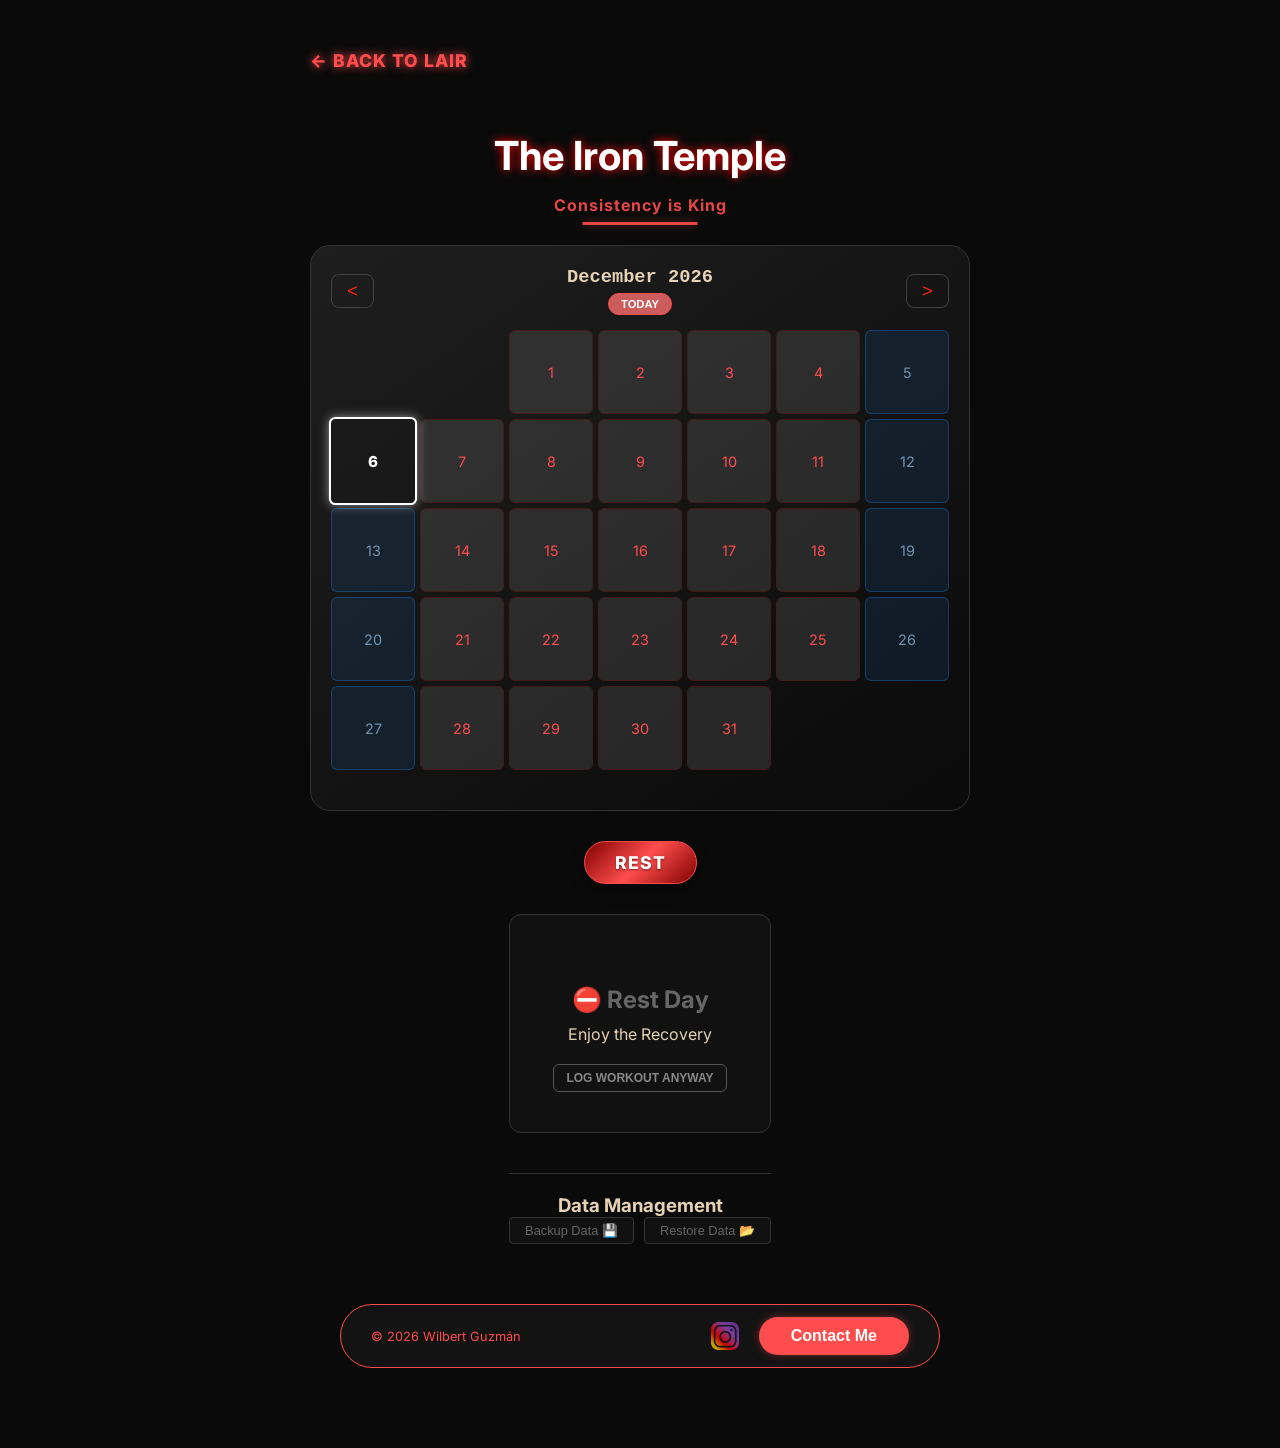
==== commit 3b3f33b0: "Updates to fitness tracker" ====
--- a/fitness.html
+++ b/fitness.html
@@ -42,16 +42,12 @@
             <div class="class-grid" id="main-calendar"></div>
         </div>
 
-        <div class="active-view-controls">
-            <button class="view-nav-btn" onclick="window.changeSelectedDay(-1)">&#10094;</button>
-            <h2 id="selected-date-display" class="view-date-title">Today</h2>
-            <button class="view-nav-btn" onclick="window.changeSelectedDay(1)">&#10095;</button>
+        <div class="active-split-pill-container">
+            <div class="day-header-badge" id="active-day-header">Loading...</div>
         </div>
         
         <div class="workout-container" id="main-container">
             <div class="workout-card" id="active-card">
-                <div class="day-header-badge" id="active-day-header">Loading...</div>
-
                 <table id="active-table">
                     <tbody id="active-tbody"></tbody>
                 </table>
--- a/style.css
+++ b/style.css
@@ -664,6 +664,26 @@
     color: #552583;
 }
 
+body.lakers-mode .contact-trigger {
+    background-color: var(--accent-color, #FDB927);
+    color: #552583;
+    box-shadow: 0 0 10px rgba(253, 185, 39, 0.4);
+}
+
+body.lakers-mode .modal-content {
+    border-color: var(--accent-color, #FDB927);
+}
+
+body.lakers-mode .modal-content h3 {
+    color: var(--accent-color, #FDB927);
+}
+
+body.lakers-mode .contact-btn {
+    border-color: var(--accent-color, #FDB927);
+    color: var(--accent-color, #FDB927);
+    background: rgba(85, 37, 131, 0.9);
+}
+
 /* ==========================================================================
    3. DODGERS / ABOUT PAGE GLOBAL
    ========================================================================== */
@@ -696,6 +716,26 @@
     box-shadow: 0 0 10px rgba(239, 62, 66, 0.5);
 }
 
+body.dodgers-mode .contact-trigger {
+    background-color: var(--accent-color, #1E90FF);
+    color: #fff;
+    box-shadow: 0 0 10px rgba(30, 144, 255, 0.4);
+}
+
+body.dodgers-mode .modal-content {
+    border-color: var(--accent-color, #1E90FF);
+}
+
+body.dodgers-mode .modal-content h3 {
+    color: var(--accent-color, #1E90FF);
+}
+
+body.dodgers-mode .contact-btn {
+    border-color: var(--accent-color, #1E90FF);
+    color: var(--accent-color, #1E90FF);
+    background: rgba(0, 22, 43, 0.7);
+}
+
 .music-player {
     position: relative;
     text-align: center;
@@ -811,6 +851,26 @@
     box-shadow: 0 0 10px rgba(255, 77, 77, 0.5);
 }
 
+body.fitness-mode .contact-trigger {
+    background-color: var(--accent-color, #ff4d4d);
+    color: #fff;
+    box-shadow: 0 0 10px rgba(255, 77, 77, 0.4);
+}
+
+body.fitness-mode .modal-content {
+    border-color: var(--accent-color, #ff4d4d);
+}
+
+body.fitness-mode .modal-content h3 {
+    color: var(--accent-color, #ff4d4d);
+}
+
+body.fitness-mode .contact-btn {
+    border-color: var(--accent-color, #ff4d4d);
+    color: var(--accent-color, #ff4d4d);
+    background: rgba(20, 20, 20, 0.9);
+}
+
 .dashboard-header {
     background: linear-gradient(145deg, #1e1e1e, #0a0a0a);
     padding: 20px;
@@ -929,7 +989,7 @@
     position: sticky;
     top: -1px;
     z-index: 100;
-    background: linear-gradient(90deg, #1a0505 0%, #0a0a0a 100%) !important;
+    background: linear-gradient(90deg, #8b0000 0%, #ff1a1a 50%, #8b0000 100%) !important;
     border-bottom: 2px solid #ff4d4d;
     box-shadow: 0 8px 15px rgba(0, 0, 0, 0.7);
     padding: 15px 10px;
@@ -1033,7 +1093,7 @@
     background: #111;
     border: 1px solid #333;
     border-radius: 12px;
-    padding: 0;
+    padding: 30px 0 0 0;
     width: 100%;
     overflow: visible;
     display: block;
@@ -1045,10 +1105,13 @@
     text-shadow: 0 1px 2px rgba(0, 0, 0, 0.5);
     font-size: 1.1rem;
     font-weight: 800;
-    padding: 15px;
+    padding: 10px 30px;
     text-align: center;
-    width: 100%;
-    border-bottom: 2px solid #500000;
+    width: max-content;
+    margin: 0 auto 30px auto;
+    border-radius: 50px;
+    border: 1px solid #ff4d4d;
+    box-shadow: 0 6px 15px rgba(0, 0, 0, 0.4);
     text-transform: uppercase;
     letter-spacing: 1px;
 }
@@ -1188,14 +1251,15 @@
 }
 
 .action-mode-btn.edit {
-    border-color: #555;
-    color: #888;
+    border-color: #FFB300;
+    color: #FFB300;
 }
 
 .action-mode-btn.edit.active {
-    background: #333;
-    color: #fff;
-    border-color: #fff;
+    background: #FFB300;
+    color: #000;
+    border-color: #FFB300;
+    box-shadow: 0 0 10px rgba(255, 179, 0, 0.5);
 }
 
 .action-mode-btn.save {
@@ -1297,6 +1361,30 @@
 
 #import-file {
     display: none;
+}
+
+.sub-ex-header-row td {
+    background: #1a1a1a !important;
+    border-bottom: 1px solid #333;
+    padding: 12px 15px;
+}
+
+.sub-ex-title {
+    font-weight: 700;
+    color: var(--accent-color, #ff4d4d);
+    text-transform: uppercase;
+    letter-spacing: 1px;
+    font-size: 0.9rem;
+    display: flex;
+    align-items: center;
+    gap: 8px;
+}
+
+.sub-ex-title::before {
+    content: "↳";
+    color: #666;
+    font-size: 1.1rem;
+    font-weight: normal;
 }
 
 /* ==========================================================================
